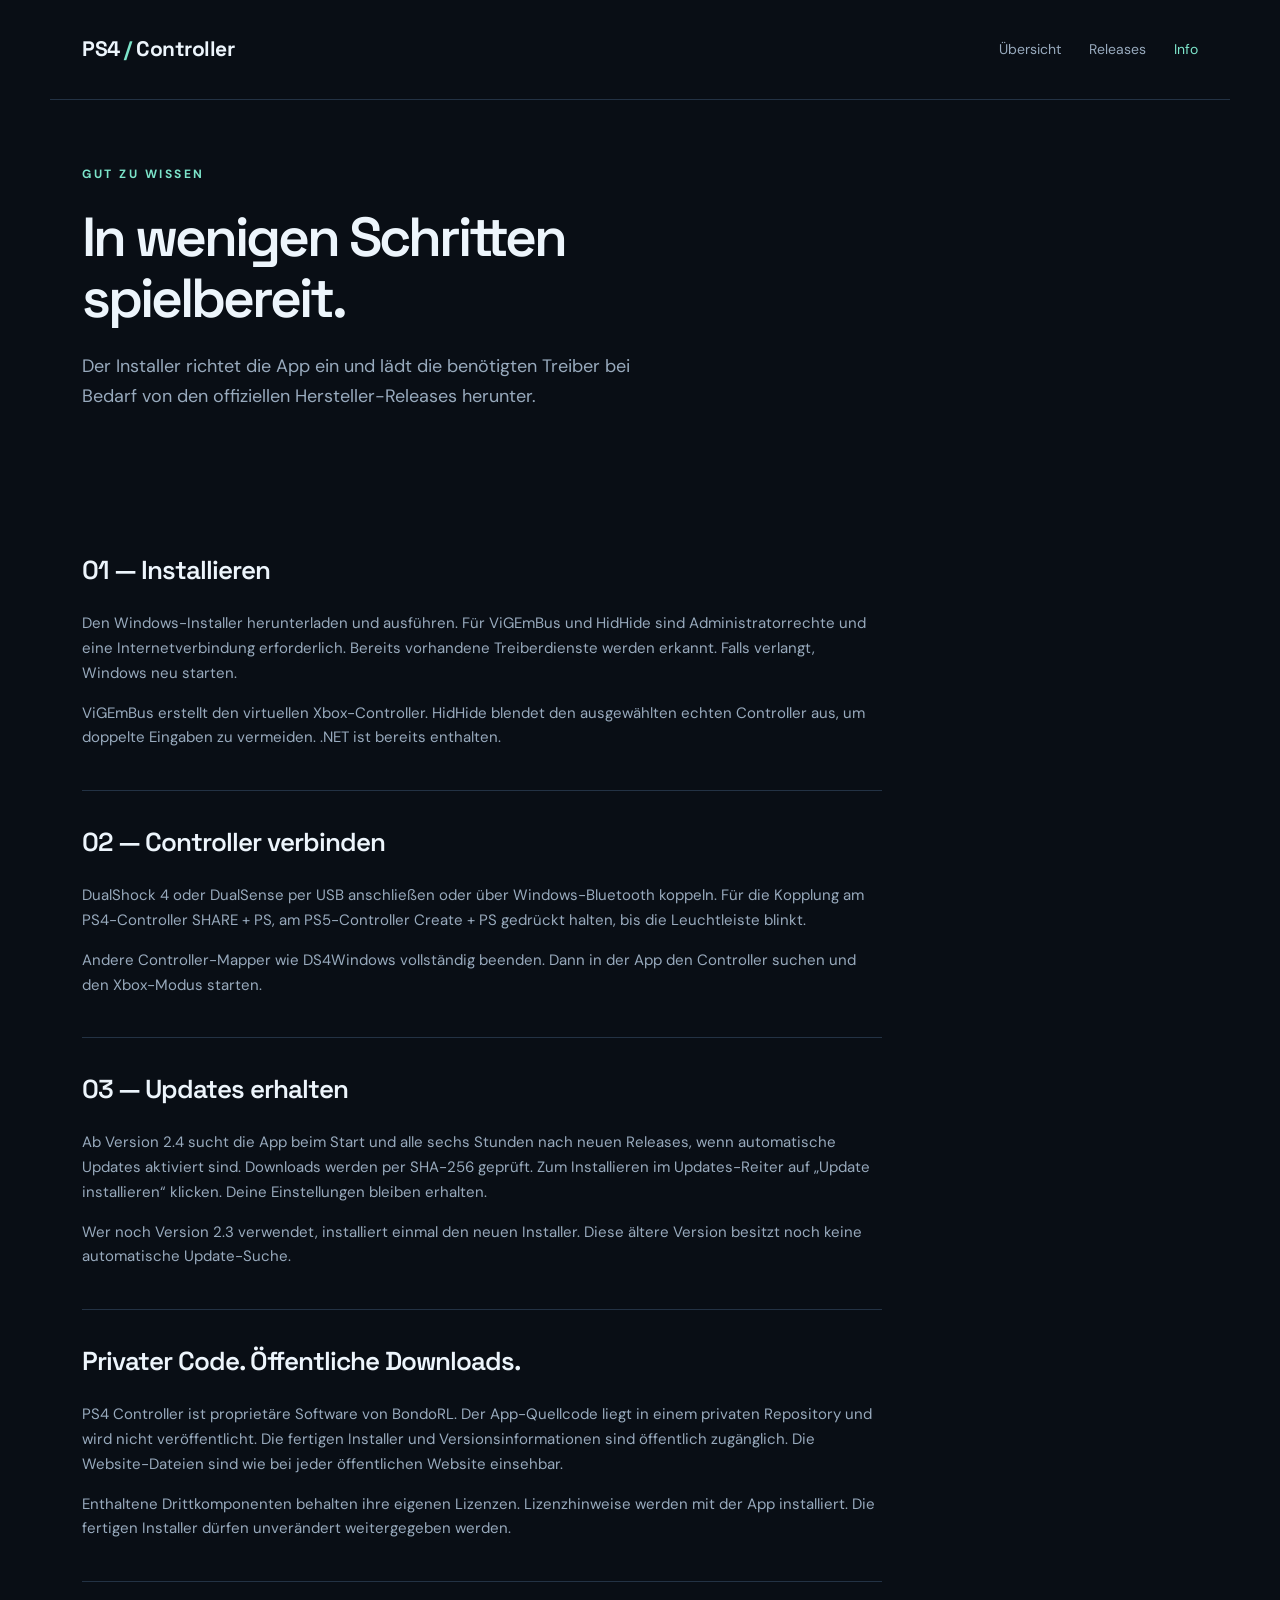
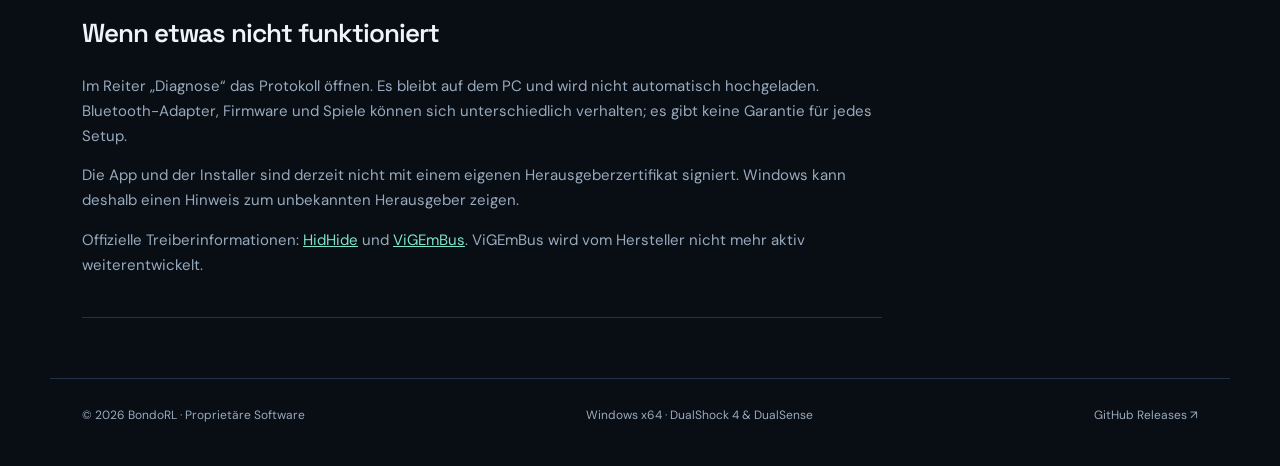
==== info.html @ bfd15e69 "Add product, information and release website" ====
<!doctype html><html lang="de"><head><meta charset="utf-8"><meta name="viewport" content="width=device-width,initial-scale=1"><meta name="description" content="PS4 Controller von BondoRL: DualShock 4 und DualSense als Xbox-Controller unter Windows. Download, automatische Updates und Informationen."><title>Information & Einrichtung · PS4 Controller</title><link rel="stylesheet" href="style.css"></head><body><header><a class="logo" href="index.html">PS4<span> / </span>Controller</a><nav><a href="index.html" >Übersicht</a><a href="releases.html" >Releases</a><a href="info.html" aria-current="page">Info</a></nav></header><main><div class="page-head"><div class="eyebrow">Gut zu wissen</div><h1>In wenigen Schritten<br>spielbereit.</h1><p class="lead">Der Installer richtet die App ein und lädt die benötigten Treiber bei Bedarf von den offiziellen Hersteller-Releases herunter.</p></div><section class="info"><article><h2>01 — Installieren</h2><p>Den Windows-Installer herunterladen und ausführen. Für ViGEmBus und HidHide sind Administratorrechte und eine Internetverbindung erforderlich. Bereits vorhandene Treiberdienste werden erkannt. Falls verlangt, Windows neu starten.</p><p>ViGEmBus erstellt den virtuellen Xbox-Controller. HidHide blendet den ausgewählten echten Controller aus, um doppelte Eingaben zu vermeiden. .NET ist bereits enthalten.</p></article><article><h2>02 — Controller verbinden</h2><p>DualShock 4 oder DualSense per USB anschließen oder über Windows-Bluetooth koppeln. Für die Kopplung am PS4-Controller SHARE + PS, am PS5-Controller Create + PS gedrückt halten, bis die Leuchtleiste blinkt.</p><p>Andere Controller-Mapper wie DS4Windows vollständig beenden. Dann in der App den Controller suchen und den Xbox-Modus starten.</p></article><article><h2>03 — Updates erhalten</h2><p>Ab Version 2.4 sucht die App beim Start und alle sechs Stunden nach neuen Releases, wenn automatische Updates aktiviert sind. Downloads werden per SHA-256 geprüft. Zum Installieren im Updates-Reiter auf „Update installieren“ klicken. Deine Einstellungen bleiben erhalten.</p><p>Wer noch Version 2.3 verwendet, installiert einmal den neuen Installer. Diese ältere Version besitzt noch keine automatische Update-Suche.</p></article><article><h2>Privater Code. Öffentliche Downloads.</h2><p>PS4 Controller ist proprietäre Software von BondoRL. Der App-Quellcode liegt in einem privaten Repository und wird nicht veröffentlicht. Die fertigen Installer und Versionsinformationen sind öffentlich zugänglich. Die Website-Dateien sind wie bei jeder öffentlichen Website einsehbar.</p><p>Enthaltene Drittkomponenten behalten ihre eigenen Lizenzen. Lizenzhinweise werden mit der App installiert. Die fertigen Installer dürfen unverändert weitergegeben werden.</p></article><article><h2>Wenn etwas nicht funktioniert</h2><p>Im Reiter „Diagnose“ das Protokoll öffnen. Es bleibt auf dem PC und wird nicht automatisch hochgeladen. Bluetooth-Adapter, Firmware und Spiele können sich unterschiedlich verhalten; es gibt keine Garantie für jedes Setup.</p><p>Die App und der Installer sind derzeit nicht mit einem eigenen Herausgeberzertifikat signiert. Windows kann deshalb einen Hinweis zum unbekannten Herausgeber zeigen.</p><p>Offizielle Treiberinformationen: <a href="https://docs.nefarius.at/projects/HidHide/">HidHide</a> und <a href="https://docs.nefarius.at/projects/ViGEm/">ViGEmBus</a>. ViGEmBus wird vom Hersteller nicht mehr aktiv weiterentwickelt.</p></article></section></main><footer><span>© 2026 BondoRL · Proprietäre Software</span><span>Windows x64 · DualShock 4 &amp; DualSense</span><a href="https://github.com/BondoRL/PS4Controller/releases">GitHub Releases ↗</a></footer><script src="site.js" defer></script></body></html>
---- style.css ----
@import url('https://fonts.googleapis.com/css2?family=DM+Sans:wght@400;500;600;700&family=Space+Grotesk:wght@400;500;600;700&display=swap');
:root{color-scheme:dark;--bg:#090e15;--card:#111c28;--line:#233244;--muted:#98aabd;--cyan:#7ce4ca}*{box-sizing:border-box}body{margin:0;background:var(--bg);color:#edf5fc;font-family:'DM Sans',system-ui,sans-serif;line-height:1.65}a{color:inherit;text-decoration:none}header,main,footer{max-width:1180px;margin:auto;padding:0 32px}header{height:100px;display:flex;align-items:center;justify-content:space-between;border-bottom:1px solid var(--line)}.logo{font-family:'Space Grotesk',sans-serif;font-size:21px;font-weight:700;letter-spacing:-.5px}.logo span{color:var(--cyan)}nav{display:flex;gap:28px;color:var(--muted);font-size:14px}nav a:hover,nav a[aria-current=page]{color:var(--cyan)}.hero{display:grid;grid-template-columns:1.1fr 1fr;gap:55px;align-items:center;padding:90px 0 65px}.eyebrow{color:var(--cyan);font-size:12px;letter-spacing:2.5px;text-transform:uppercase;font-weight:700}h1,h2,h3{font-family:'Space Grotesk',sans-serif;line-height:1.12;font-weight:600}h1{font-size:clamp(46px,5.6vw,74px);letter-spacing:-3px;margin:22px 0}h1 em{font-style:normal;color:var(--cyan)}.lead{color:var(--muted);font-size:18px;max-width:580px}.actions{display:flex;flex-wrap:wrap;gap:12px;margin:30px 0 14px}.button{display:inline-flex;gap:18px;align-items:center;background:var(--cyan);color:#09251e;padding:14px 22px;border-radius:8px;font-weight:700;font-size:14px}.secondary{background:transparent;color:#edf5fc;border:1px solid var(--line)}.small{color:var(--muted);font-size:12px}.visual{border:1px solid var(--line);border-radius:22px;padding:35px;background:radial-gradient(ellipse at 50% 40%,#244838 0,transparent 66%),#101923;position:relative}.visual svg{width:100%;display:block}.pill{font-size:11px;padding:5px 10px;border:1px solid #36594c;border-radius:30px;color:var(--cyan);display:inline-block}.signal{display:flex;justify-content:space-between;align-items:center;border-top:1px solid var(--line);padding-top:22px;margin-top:20px;font-size:12px}.signal span{color:var(--muted)}.strip{display:flex;justify-content:space-between;gap:20px;border-top:1px solid var(--line);border-bottom:1px solid var(--line);padding:24px 0;font-size:13px;color:var(--muted)}.strip b{color:#edf5fc;margin-right:8px}section{padding:60px 0}h2{font-size:34px;letter-spacing:-1px;margin:12px 0 26px}.grid{display:grid;grid-template-columns:repeat(3,1fr);gap:18px}.card{padding:27px;background:var(--card);border:1px solid var(--line);border-radius:12px}.number{color:var(--cyan);font-family:monospace;font-size:13px}h3{font-size:21px;margin:22px 0 12px}.card p,article p,li{color:var(--muted);font-size:15px}.section-head{display:flex;justify-content:space-between;align-items:center;gap:20px}.section-head a{color:var(--cyan);font-size:14px}.shot{width:100%;border:1px solid var(--line);border-radius:12px;margin:20px 0}.page-head{padding:65px 0 30px}.page-head h1{font-size:55px}.release{margin:0 0 20px;padding:28px;border:1px solid var(--line);border-radius:12px;background:var(--card)}.release-head{display:flex;gap:18px;align-items:center;flex-wrap:wrap}.release h2{margin:0;font-size:27px}.release p{white-space:pre-line;color:var(--muted)}.release a{color:var(--cyan)}.info{max-width:800px}.info article{border-bottom:1px solid var(--line);padding:25px 0}article h2{font-size:26px}article a{color:var(--cyan);text-decoration:underline}footer{border-top:1px solid var(--line);padding-top:27px;padding-bottom:40px;display:flex;justify-content:space-between;gap:20px;color:var(--muted);font-size:12px}.empty{color:var(--muted)}@media(max-width:760px){header,main,footer{padding-left:22px;padding-right:22px}header{height:85px}.hero{grid-template-columns:1fr;padding-top:50px;gap:32px}nav{gap:15px;font-size:12px}.logo{font-size:17px}.grid{grid-template-columns:1fr}.strip{flex-direction:column;gap:8px}footer{flex-direction:column}.page-head h1{font-size:42px}.visual{padding:24px}h1{letter-spacing:-2px}.section-head{align-items:start;flex-direction:column}}
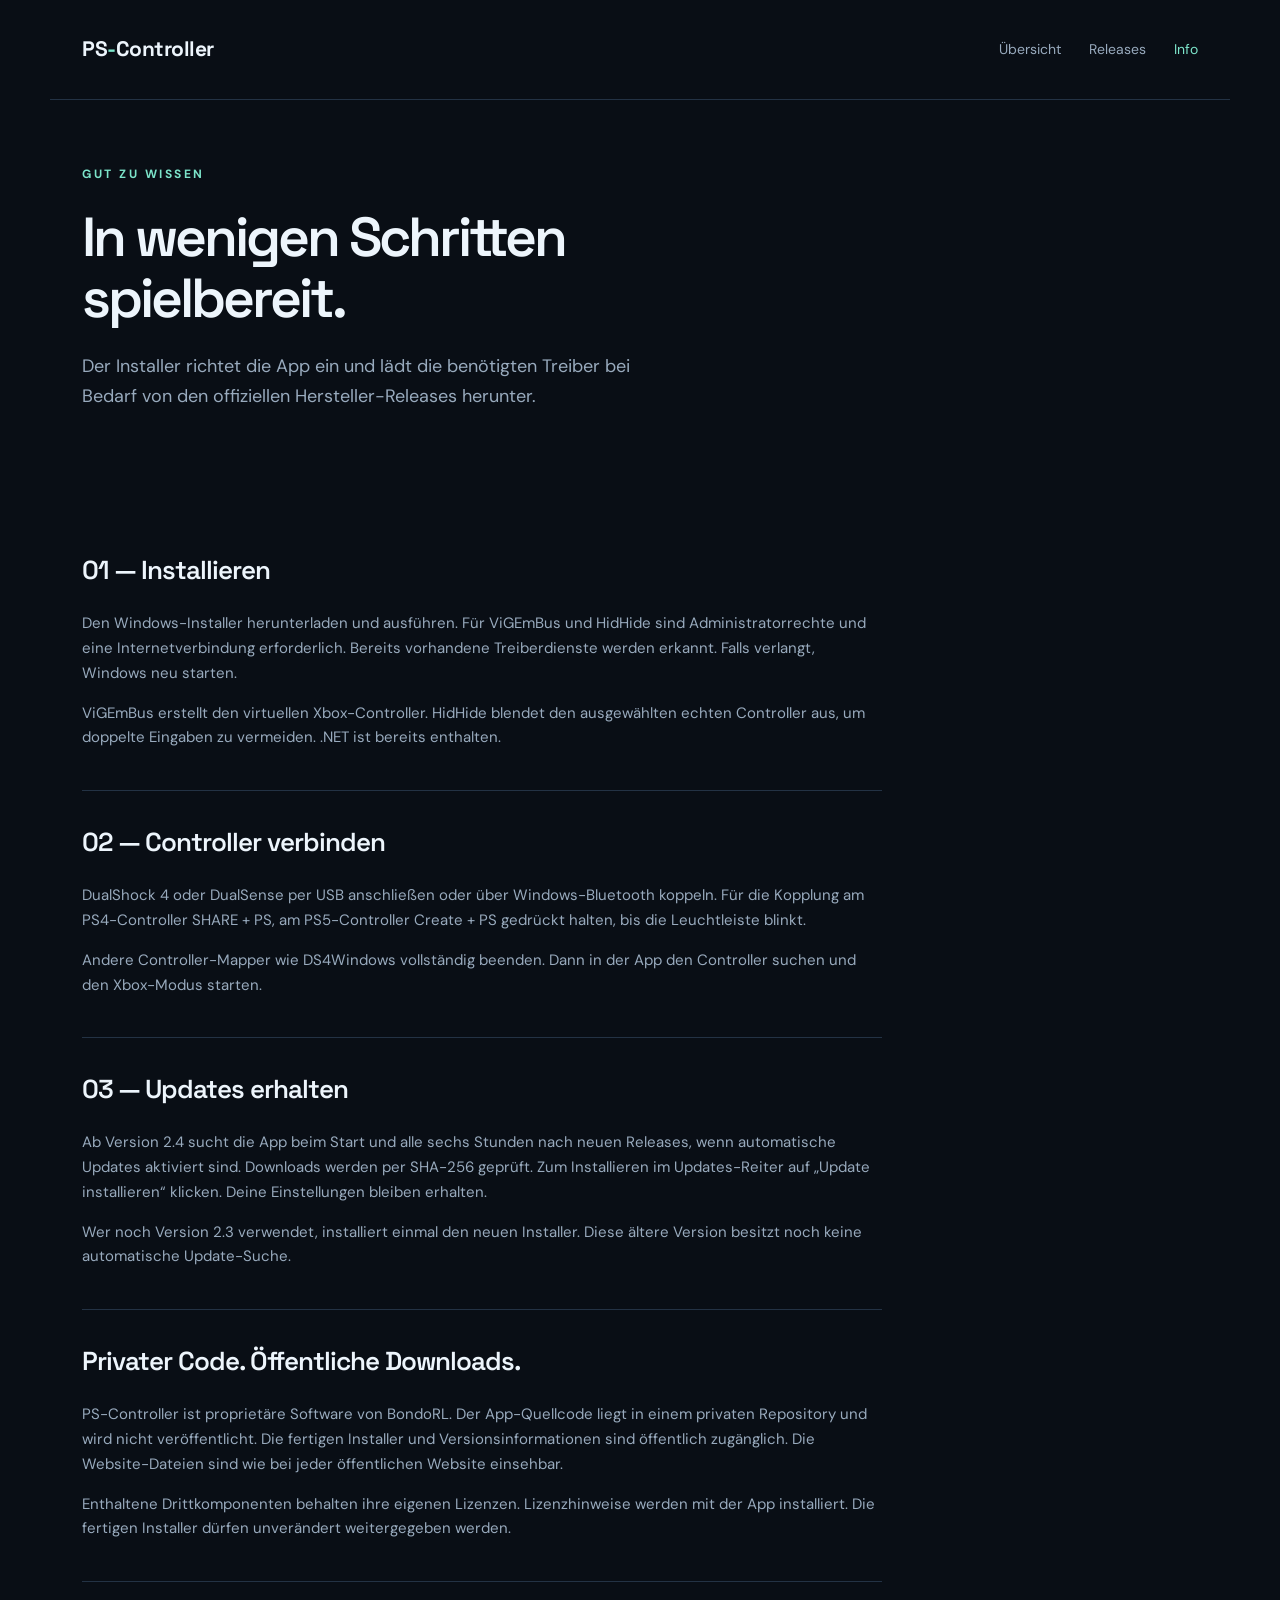
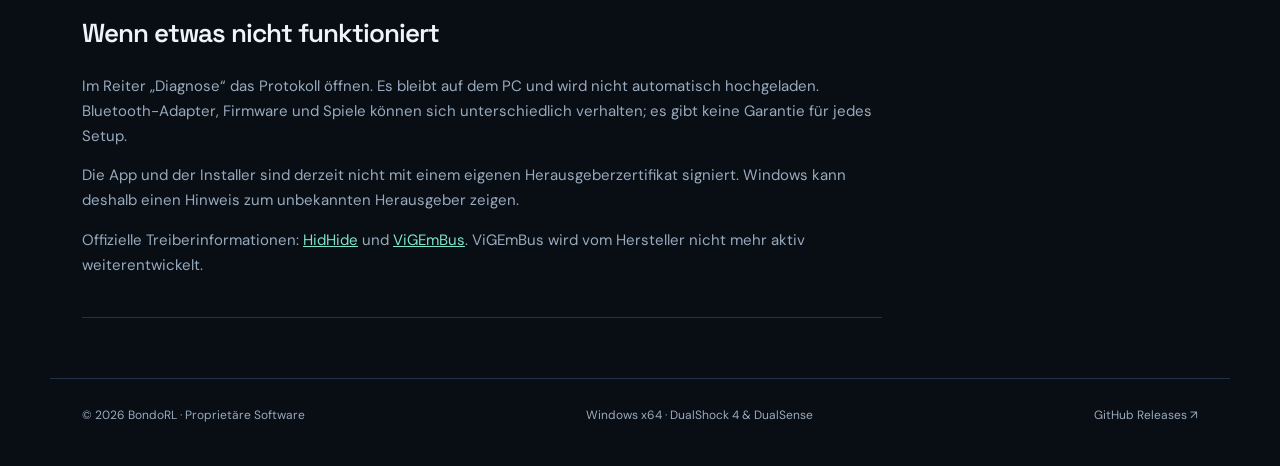
==== commit 0aaceac4: "Brand website as PS-Controller" ====
--- a/info.html
+++ b/info.html
@@ -1 +1 @@
-<!doctype html><html lang="de"><head><meta charset="utf-8"><meta name="viewport" content="width=device-width,initial-scale=1"><meta name="description" content="PS4 Controller von BondoRL: DualShock 4 und DualSense als Xbox-Controller unter Windows. Download, automatische Updates und Informationen."><title>Information & Einrichtung · PS4 Controller</title><link rel="stylesheet" href="style.css"></head><body><header><a class="logo" href="index.html">PS4<span> / </span>Controller</a><nav><a href="index.html" >Übersicht</a><a href="releases.html" >Releases</a><a href="info.html" aria-current="page">Info</a></nav></header><main><div class="page-head"><div class="eyebrow">Gut zu wissen</div><h1>In wenigen Schritten<br>spielbereit.</h1><p class="lead">Der Installer richtet die App ein und lädt die benötigten Treiber bei Bedarf von den offiziellen Hersteller-Releases herunter.</p></div><section class="info"><article><h2>01 — Installieren</h2><p>Den Windows-Installer herunterladen und ausführen. Für ViGEmBus und HidHide sind Administratorrechte und eine Internetverbindung erforderlich. Bereits vorhandene Treiberdienste werden erkannt. Falls verlangt, Windows neu starten.</p><p>ViGEmBus erstellt den virtuellen Xbox-Controller. HidHide blendet den ausgewählten echten Controller aus, um doppelte Eingaben zu vermeiden. .NET ist bereits enthalten.</p></article><article><h2>02 — Controller verbinden</h2><p>DualShock 4 oder DualSense per USB anschließen oder über Windows-Bluetooth koppeln. Für die Kopplung am PS4-Controller SHARE + PS, am PS5-Controller Create + PS gedrückt halten, bis die Leuchtleiste blinkt.</p><p>Andere Controller-Mapper wie DS4Windows vollständig beenden. Dann in der App den Controller suchen und den Xbox-Modus starten.</p></article><article><h2>03 — Updates erhalten</h2><p>Ab Version 2.4 sucht die App beim Start und alle sechs Stunden nach neuen Releases, wenn automatische Updates aktiviert sind. Downloads werden per SHA-256 geprüft. Zum Installieren im Updates-Reiter auf „Update installieren“ klicken. Deine Einstellungen bleiben erhalten.</p><p>Wer noch Version 2.3 verwendet, installiert einmal den neuen Installer. Diese ältere Version besitzt noch keine automatische Update-Suche.</p></article><article><h2>Privater Code. Öffentliche Downloads.</h2><p>PS4 Controller ist proprietäre Software von BondoRL. Der App-Quellcode liegt in einem privaten Repository und wird nicht veröffentlicht. Die fertigen Installer und Versionsinformationen sind öffentlich zugänglich. Die Website-Dateien sind wie bei jeder öffentlichen Website einsehbar.</p><p>Enthaltene Drittkomponenten behalten ihre eigenen Lizenzen. Lizenzhinweise werden mit der App installiert. Die fertigen Installer dürfen unverändert weitergegeben werden.</p></article><article><h2>Wenn etwas nicht funktioniert</h2><p>Im Reiter „Diagnose“ das Protokoll öffnen. Es bleibt auf dem PC und wird nicht automatisch hochgeladen. Bluetooth-Adapter, Firmware und Spiele können sich unterschiedlich verhalten; es gibt keine Garantie für jedes Setup.</p><p>Die App und der Installer sind derzeit nicht mit einem eigenen Herausgeberzertifikat signiert. Windows kann deshalb einen Hinweis zum unbekannten Herausgeber zeigen.</p><p>Offizielle Treiberinformationen: <a href="https://docs.nefarius.at/projects/HidHide/">HidHide</a> und <a href="https://docs.nefarius.at/projects/ViGEm/">ViGEmBus</a>. ViGEmBus wird vom Hersteller nicht mehr aktiv weiterentwickelt.</p></article></section></main><footer><span>© 2026 BondoRL · Proprietäre Software</span><span>Windows x64 · DualShock 4 &amp; DualSense</span><a href="https://github.com/BondoRL/PS4Controller/releases">GitHub Releases ↗</a></footer><script src="site.js" defer></script></body></html>+<!doctype html><html lang="de"><head><meta charset="utf-8"><meta name="viewport" content="width=device-width,initial-scale=1"><meta name="description" content="PS-Controller von BondoRL: DualShock 4 und DualSense als Xbox-Controller unter Windows. Download, automatische Updates und Informationen."><title>Information & Einrichtung · PS-Controller</title><link rel="stylesheet" href="style.css"></head><body><header><a class="logo" href="index.html">PS<span>-</span>Controller</a><nav><a href="index.html" >Übersicht</a><a href="releases.html" >Releases</a><a href="info.html" aria-current="page">Info</a></nav></header><main><div class="page-head"><div class="eyebrow">Gut zu wissen</div><h1>In wenigen Schritten<br>spielbereit.</h1><p class="lead">Der Installer richtet die App ein und lädt die benötigten Treiber bei Bedarf von den offiziellen Hersteller-Releases herunter.</p></div><section class="info"><article><h2>01 — Installieren</h2><p>Den Windows-Installer herunterladen und ausführen. Für ViGEmBus und HidHide sind Administratorrechte und eine Internetverbindung erforderlich. Bereits vorhandene Treiberdienste werden erkannt. Falls verlangt, Windows neu starten.</p><p>ViGEmBus erstellt den virtuellen Xbox-Controller. HidHide blendet den ausgewählten echten Controller aus, um doppelte Eingaben zu vermeiden. .NET ist bereits enthalten.</p></article><article><h2>02 — Controller verbinden</h2><p>DualShock 4 oder DualSense per USB anschließen oder über Windows-Bluetooth koppeln. Für die Kopplung am PS4-Controller SHARE + PS, am PS5-Controller Create + PS gedrückt halten, bis die Leuchtleiste blinkt.</p><p>Andere Controller-Mapper wie DS4Windows vollständig beenden. Dann in der App den Controller suchen und den Xbox-Modus starten.</p></article><article><h2>03 — Updates erhalten</h2><p>Ab Version 2.4 sucht die App beim Start und alle sechs Stunden nach neuen Releases, wenn automatische Updates aktiviert sind. Downloads werden per SHA-256 geprüft. Zum Installieren im Updates-Reiter auf „Update installieren“ klicken. Deine Einstellungen bleiben erhalten.</p><p>Wer noch Version 2.3 verwendet, installiert einmal den neuen Installer. Diese ältere Version besitzt noch keine automatische Update-Suche.</p></article><article><h2>Privater Code. Öffentliche Downloads.</h2><p>PS-Controller ist proprietäre Software von BondoRL. Der App-Quellcode liegt in einem privaten Repository und wird nicht veröffentlicht. Die fertigen Installer und Versionsinformationen sind öffentlich zugänglich. Die Website-Dateien sind wie bei jeder öffentlichen Website einsehbar.</p><p>Enthaltene Drittkomponenten behalten ihre eigenen Lizenzen. Lizenzhinweise werden mit der App installiert. Die fertigen Installer dürfen unverändert weitergegeben werden.</p></article><article><h2>Wenn etwas nicht funktioniert</h2><p>Im Reiter „Diagnose“ das Protokoll öffnen. Es bleibt auf dem PC und wird nicht automatisch hochgeladen. Bluetooth-Adapter, Firmware und Spiele können sich unterschiedlich verhalten; es gibt keine Garantie für jedes Setup.</p><p>Die App und der Installer sind derzeit nicht mit einem eigenen Herausgeberzertifikat signiert. Windows kann deshalb einen Hinweis zum unbekannten Herausgeber zeigen.</p><p>Offizielle Treiberinformationen: <a href="https://docs.nefarius.at/projects/HidHide/">HidHide</a> und <a href="https://docs.nefarius.at/projects/ViGEm/">ViGEmBus</a>. ViGEmBus wird vom Hersteller nicht mehr aktiv weiterentwickelt.</p></article></section></main><footer><span>© 2026 BondoRL · Proprietäre Software</span><span>Windows x64 · DualShock 4 &amp; DualSense</span><a href="https://github.com/BondoRL/PS4Controller/releases">GitHub Releases ↗</a></footer><script src="site.js" defer></script></body></html>
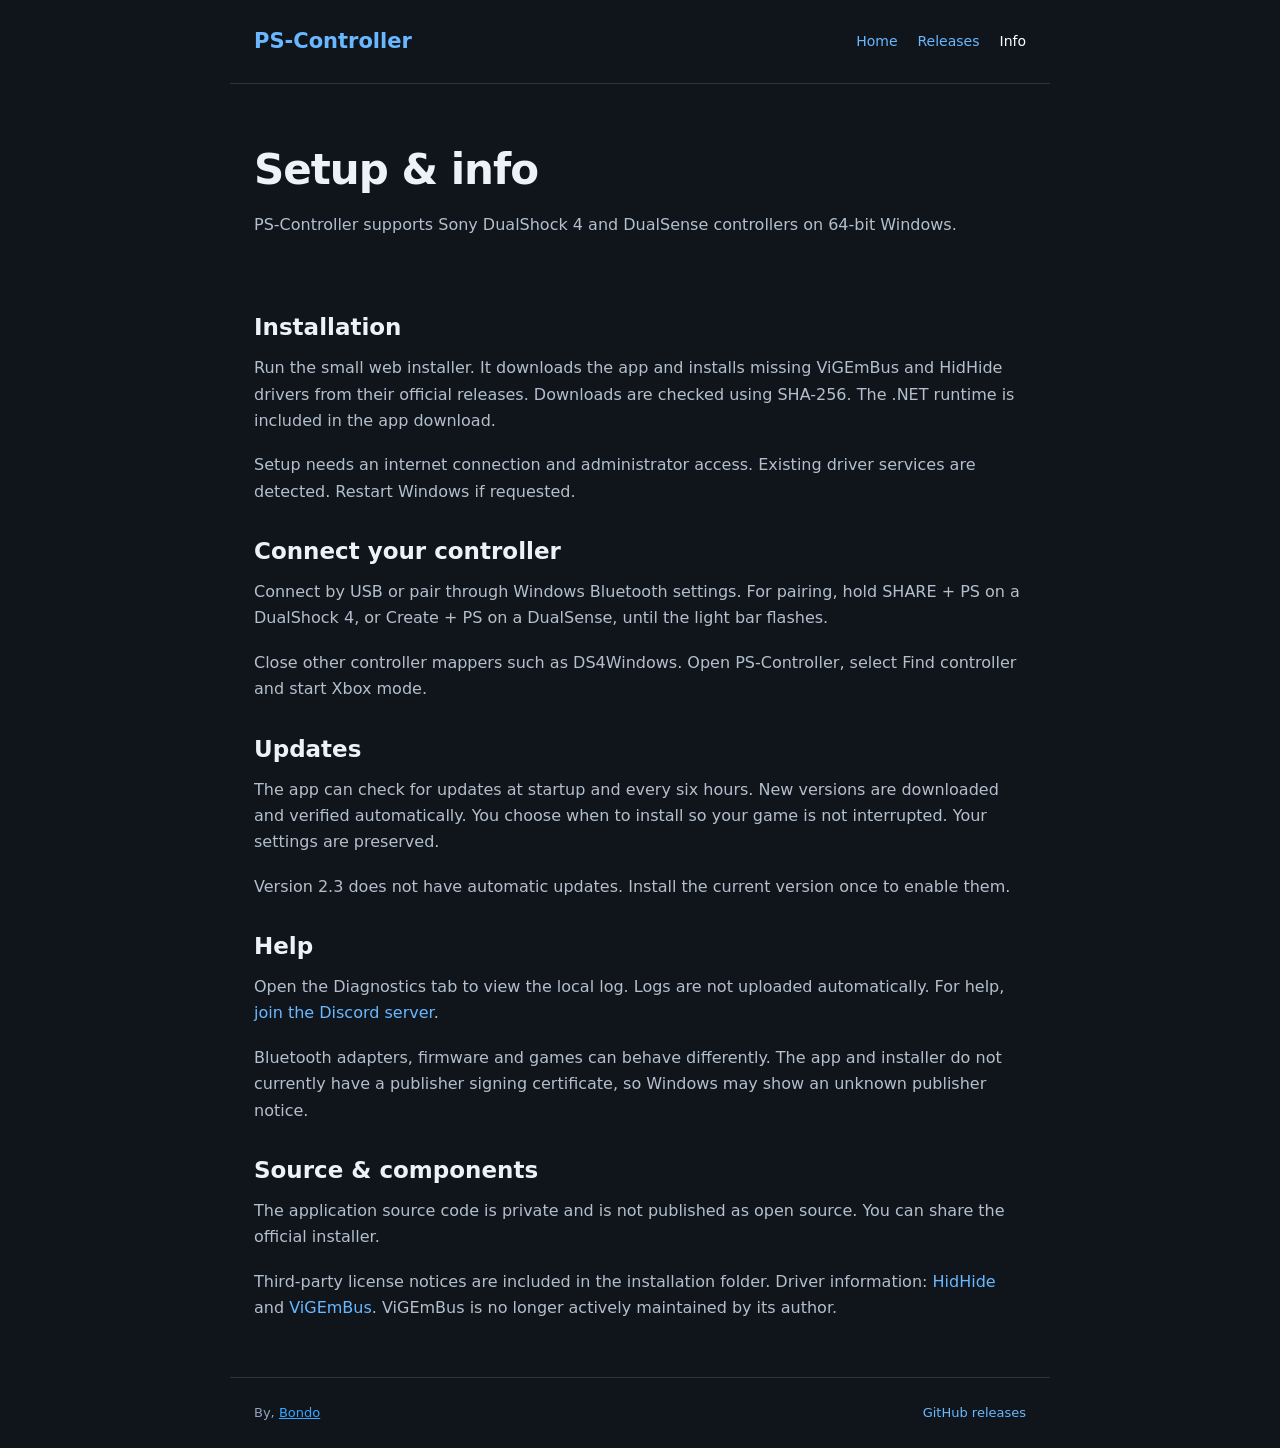
==== commit 06e5471d: "Simplify website and make all public content English" ====
--- a/info.html
+++ b/info.html
@@ -1 +1,3 @@
-<!doctype html><html lang="de"><head><meta charset="utf-8"><meta name="viewport" content="width=device-width,initial-scale=1"><meta name="description" content="PS-Controller von BondoRL: DualShock 4 und DualSense als Xbox-Controller unter Windows. Download, automatische Updates und Informationen."><title>Information & Einrichtung · PS-Controller</title><link rel="stylesheet" href="style.css"></head><body><header><a class="logo" href="index.html">PS<span>-</span>Controller</a><nav><a href="index.html" >Übersicht</a><a href="releases.html" >Releases</a><a href="info.html" aria-current="page">Info</a></nav></header><main><div class="page-head"><div class="eyebrow">Gut zu wissen</div><h1>In wenigen Schritten<br>spielbereit.</h1><p class="lead">Der Installer richtet die App ein und lädt die benötigten Treiber bei Bedarf von den offiziellen Hersteller-Releases herunter.</p></div><section class="info"><article><h2>01 — Installieren</h2><p>Den Windows-Installer herunterladen und ausführen. Für ViGEmBus und HidHide sind Administratorrechte und eine Internetverbindung erforderlich. Bereits vorhandene Treiberdienste werden erkannt. Falls verlangt, Windows neu starten.</p><p>ViGEmBus erstellt den virtuellen Xbox-Controller. HidHide blendet den ausgewählten echten Controller aus, um doppelte Eingaben zu vermeiden. .NET ist bereits enthalten.</p></article><article><h2>02 — Controller verbinden</h2><p>DualShock 4 oder DualSense per USB anschließen oder über Windows-Bluetooth koppeln. Für die Kopplung am PS4-Controller SHARE + PS, am PS5-Controller Create + PS gedrückt halten, bis die Leuchtleiste blinkt.</p><p>Andere Controller-Mapper wie DS4Windows vollständig beenden. Dann in der App den Controller suchen und den Xbox-Modus starten.</p></article><article><h2>03 — Updates erhalten</h2><p>Ab Version 2.4 sucht die App beim Start und alle sechs Stunden nach neuen Releases, wenn automatische Updates aktiviert sind. Downloads werden per SHA-256 geprüft. Zum Installieren im Updates-Reiter auf „Update installieren“ klicken. Deine Einstellungen bleiben erhalten.</p><p>Wer noch Version 2.3 verwendet, installiert einmal den neuen Installer. Diese ältere Version besitzt noch keine automatische Update-Suche.</p></article><article><h2>Privater Code. Öffentliche Downloads.</h2><p>PS-Controller ist proprietäre Software von BondoRL. Der App-Quellcode liegt in einem privaten Repository und wird nicht veröffentlicht. Die fertigen Installer und Versionsinformationen sind öffentlich zugänglich. Die Website-Dateien sind wie bei jeder öffentlichen Website einsehbar.</p><p>Enthaltene Drittkomponenten behalten ihre eigenen Lizenzen. Lizenzhinweise werden mit der App installiert. Die fertigen Installer dürfen unverändert weitergegeben werden.</p></article><article><h2>Wenn etwas nicht funktioniert</h2><p>Im Reiter „Diagnose“ das Protokoll öffnen. Es bleibt auf dem PC und wird nicht automatisch hochgeladen. Bluetooth-Adapter, Firmware und Spiele können sich unterschiedlich verhalten; es gibt keine Garantie für jedes Setup.</p><p>Die App und der Installer sind derzeit nicht mit einem eigenen Herausgeberzertifikat signiert. Windows kann deshalb einen Hinweis zum unbekannten Herausgeber zeigen.</p><p>Offizielle Treiberinformationen: <a href="https://docs.nefarius.at/projects/HidHide/">HidHide</a> und <a href="https://docs.nefarius.at/projects/ViGEm/">ViGEmBus</a>. ViGEmBus wird vom Hersteller nicht mehr aktiv weiterentwickelt.</p></article></section></main><footer><span>© 2026 BondoRL · Proprietäre Software</span><span>Windows x64 · DualShock 4 &amp; DualSense</span><a href="https://github.com/BondoRL/PS4Controller/releases">GitHub Releases ↗</a></footer><script src="site.js" defer></script></body></html>+<!doctype html>
+<html lang="en"><head><meta charset="utf-8"><meta name="viewport" content="width=device-width,initial-scale=1"><title>Info · PS-Controller</title><meta name="description" content="Use your DualShock 4 or DualSense as an Xbox controller on Windows. Download PS-Controller and get automatic updates."><link rel="stylesheet" href="style.css"></head>
+<body><header><a class="brand" href="index.html">PS-Controller</a><nav><a href="index.html">Home</a><a href="releases.html">Releases</a><a href="info.html" aria-current="page">Info</a></nav></header><main><section class="intro"><h1>Setup &amp; info</h1><p>PS-Controller supports Sony DualShock 4 and DualSense controllers on 64-bit Windows.</p></section><section><h2>Installation</h2><p>Run the small web installer. It downloads the app and installs missing ViGEmBus and HidHide drivers from their official releases. Downloads are checked using SHA-256. The .NET runtime is included in the app download.</p><p>Setup needs an internet connection and administrator access. Existing driver services are detected. Restart Windows if requested.</p></section><section><h2>Connect your controller</h2><p>Connect by USB or pair through Windows Bluetooth settings. For pairing, hold SHARE + PS on a DualShock 4, or Create + PS on a DualSense, until the light bar flashes.</p><p>Close other controller mappers such as DS4Windows. Open PS-Controller, select Find controller and start Xbox mode.</p></section><section><h2>Updates</h2><p>The app can check for updates at startup and every six hours. New versions are downloaded and verified automatically. You choose when to install so your game is not interrupted. Your settings are preserved.</p><p>Version 2.3 does not have automatic updates. Install the current version once to enable them.</p></section><section><h2>Help</h2><p>Open the Diagnostics tab to view the local log. Logs are not uploaded automatically. For help, <a href="https://discord.com/invite/jfCxkr9FtF">join the Discord server</a>.</p><p>Bluetooth adapters, firmware and games can behave differently. The app and installer do not currently have a publisher signing certificate, so Windows may show an unknown publisher notice.</p></section><section><h2>Source &amp; components</h2><p>The application source code is private and is not published as open source. You can share the official installer.</p><p>Third-party license notices are included in the installation folder. Driver information: <a href="https://docs.nefarius.at/projects/HidHide/">HidHide</a> and <a href="https://docs.nefarius.at/projects/ViGEm/">ViGEmBus</a>. ViGEmBus is no longer actively maintained by its author.</p></section></main><footer><span>By, <a class="credit" href="https://discord.com/invite/jfCxkr9FtF">Bondo</a></span><a href="https://github.com/BondoRL/PS4Controller/releases">GitHub releases</a></footer><script src="site.js" defer></script></body></html>
--- a/style.css
+++ b/style.css
@@ -1,2 +1 @@
-@import url('https://fonts.googleapis.com/css2?family=DM+Sans:wght@400;500;600;700&family=Space+Grotesk:wght@400;500;600;700&display=swap');
-:root{color-scheme:dark;--bg:#090e15;--card:#111c28;--line:#233244;--muted:#98aabd;--cyan:#7ce4ca}*{box-sizing:border-box}body{margin:0;background:var(--bg);color:#edf5fc;font-family:'DM Sans',system-ui,sans-serif;line-height:1.65}a{color:inherit;text-decoration:none}header,main,footer{max-width:1180px;margin:auto;padding:0 32px}header{height:100px;display:flex;align-items:center;justify-content:space-between;border-bottom:1px solid var(--line)}.logo{font-family:'Space Grotesk',sans-serif;font-size:21px;font-weight:700;letter-spacing:-.5px}.logo span{color:var(--cyan)}nav{display:flex;gap:28px;color:var(--muted);font-size:14px}nav a:hover,nav a[aria-current=page]{color:var(--cyan)}.hero{display:grid;grid-template-columns:1.1fr 1fr;gap:55px;align-items:center;padding:90px 0 65px}.eyebrow{color:var(--cyan);font-size:12px;letter-spacing:2.5px;text-transform:uppercase;font-weight:700}h1,h2,h3{font-family:'Space Grotesk',sans-serif;line-height:1.12;font-weight:600}h1{font-size:clamp(46px,5.6vw,74px);letter-spacing:-3px;margin:22px 0}h1 em{font-style:normal;color:var(--cyan)}.lead{color:var(--muted);font-size:18px;max-width:580px}.actions{display:flex;flex-wrap:wrap;gap:12px;margin:30px 0 14px}.button{display:inline-flex;gap:18px;align-items:center;background:var(--cyan);color:#09251e;padding:14px 22px;border-radius:8px;font-weight:700;font-size:14px}.secondary{background:transparent;color:#edf5fc;border:1px solid var(--line)}.small{color:var(--muted);font-size:12px}.visual{border:1px solid var(--line);border-radius:22px;padding:35px;background:radial-gradient(ellipse at 50% 40%,#244838 0,transparent 66%),#101923;position:relative}.visual svg{width:100%;display:block}.pill{font-size:11px;padding:5px 10px;border:1px solid #36594c;border-radius:30px;color:var(--cyan);display:inline-block}.signal{display:flex;justify-content:space-between;align-items:center;border-top:1px solid var(--line);padding-top:22px;margin-top:20px;font-size:12px}.signal span{color:var(--muted)}.strip{display:flex;justify-content:space-between;gap:20px;border-top:1px solid var(--line);border-bottom:1px solid var(--line);padding:24px 0;font-size:13px;color:var(--muted)}.strip b{color:#edf5fc;margin-right:8px}section{padding:60px 0}h2{font-size:34px;letter-spacing:-1px;margin:12px 0 26px}.grid{display:grid;grid-template-columns:repeat(3,1fr);gap:18px}.card{padding:27px;background:var(--card);border:1px solid var(--line);border-radius:12px}.number{color:var(--cyan);font-family:monospace;font-size:13px}h3{font-size:21px;margin:22px 0 12px}.card p,article p,li{color:var(--muted);font-size:15px}.section-head{display:flex;justify-content:space-between;align-items:center;gap:20px}.section-head a{color:var(--cyan);font-size:14px}.shot{width:100%;border:1px solid var(--line);border-radius:12px;margin:20px 0}.page-head{padding:65px 0 30px}.page-head h1{font-size:55px}.release{margin:0 0 20px;padding:28px;border:1px solid var(--line);border-radius:12px;background:var(--card)}.release-head{display:flex;gap:18px;align-items:center;flex-wrap:wrap}.release h2{margin:0;font-size:27px}.release p{white-space:pre-line;color:var(--muted)}.release a{color:var(--cyan)}.info{max-width:800px}.info article{border-bottom:1px solid var(--line);padding:25px 0}article h2{font-size:26px}article a{color:var(--cyan);text-decoration:underline}footer{border-top:1px solid var(--line);padding-top:27px;padding-bottom:40px;display:flex;justify-content:space-between;gap:20px;color:var(--muted);font-size:12px}.empty{color:var(--muted)}@media(max-width:760px){header,main,footer{padding-left:22px;padding-right:22px}header{height:85px}.hero{grid-template-columns:1fr;padding-top:50px;gap:32px}nav{gap:15px;font-size:12px}.logo{font-size:17px}.grid{grid-template-columns:1fr}.strip{flex-direction:column;gap:8px}footer{flex-direction:column}.page-head h1{font-size:42px}.visual{padding:24px}h1{letter-spacing:-2px}.section-head{align-items:start;flex-direction:column}}+*{box-sizing:border-box}body{margin:0;background:#10151c;color:#edf2f7;font:16px/1.65 system-ui,-apple-system,Segoe UI,sans-serif}header,main,footer{width:min(820px,100%);margin:auto;padding:24px}header{display:flex;justify-content:space-between;align-items:center;border-bottom:1px solid #2b3542}.brand{font-weight:700;font-size:21px}a{color:#69b8ff;text-decoration:none}a:hover{text-decoration:underline}nav{display:flex;gap:20px;font-size:14px}nav a[aria-current=page]{color:white}h1{font-size:42px;line-height:1.15;margin:0 0 18px;letter-spacing:-1px}h2{font-size:23px;line-height:1.3;margin:0 0 12px}p{color:#b3bfcc;margin:10px 0 18px}.intro{padding:38px 0 25px}.button{display:inline-block;background:#2586d2;color:white;border-radius:7px;padding:12px 22px;font-weight:600;text-decoration:none;margin:8px 0}.button:hover{background:#3499e8;text-decoration:none}.meta{font-size:13px;color:#91a3b8}.preview{display:block;width:100%;border:1px solid #2b3542;border-radius:8px;margin:20px 0 36px}section,article{margin:0 0 32px}.steps{padding-left:24px;color:#b3bfcc}.steps li{padding:5px 0}.release{border:1px solid #2b3542;border-radius:8px;padding:22px;margin-bottom:18px}.release p{white-space:pre-line;font-size:15px}.release-head{display:flex;gap:14px;align-items:center;flex-wrap:wrap}.release-head h2{margin:0}.small,.pill{font-size:12px;color:#91a3b8}.pill{color:#8ddbb9}footer{border-top:1px solid #2b3542;display:flex;justify-content:space-between;color:#91a3b8;font-size:13px}.credit{text-decoration:underline;color:#38a5ff}@media(max-width:540px){header{align-items:flex-start;gap:18px;flex-direction:column}h1{font-size:34px}nav{gap:22px}footer{gap:12px;flex-wrap:wrap}}
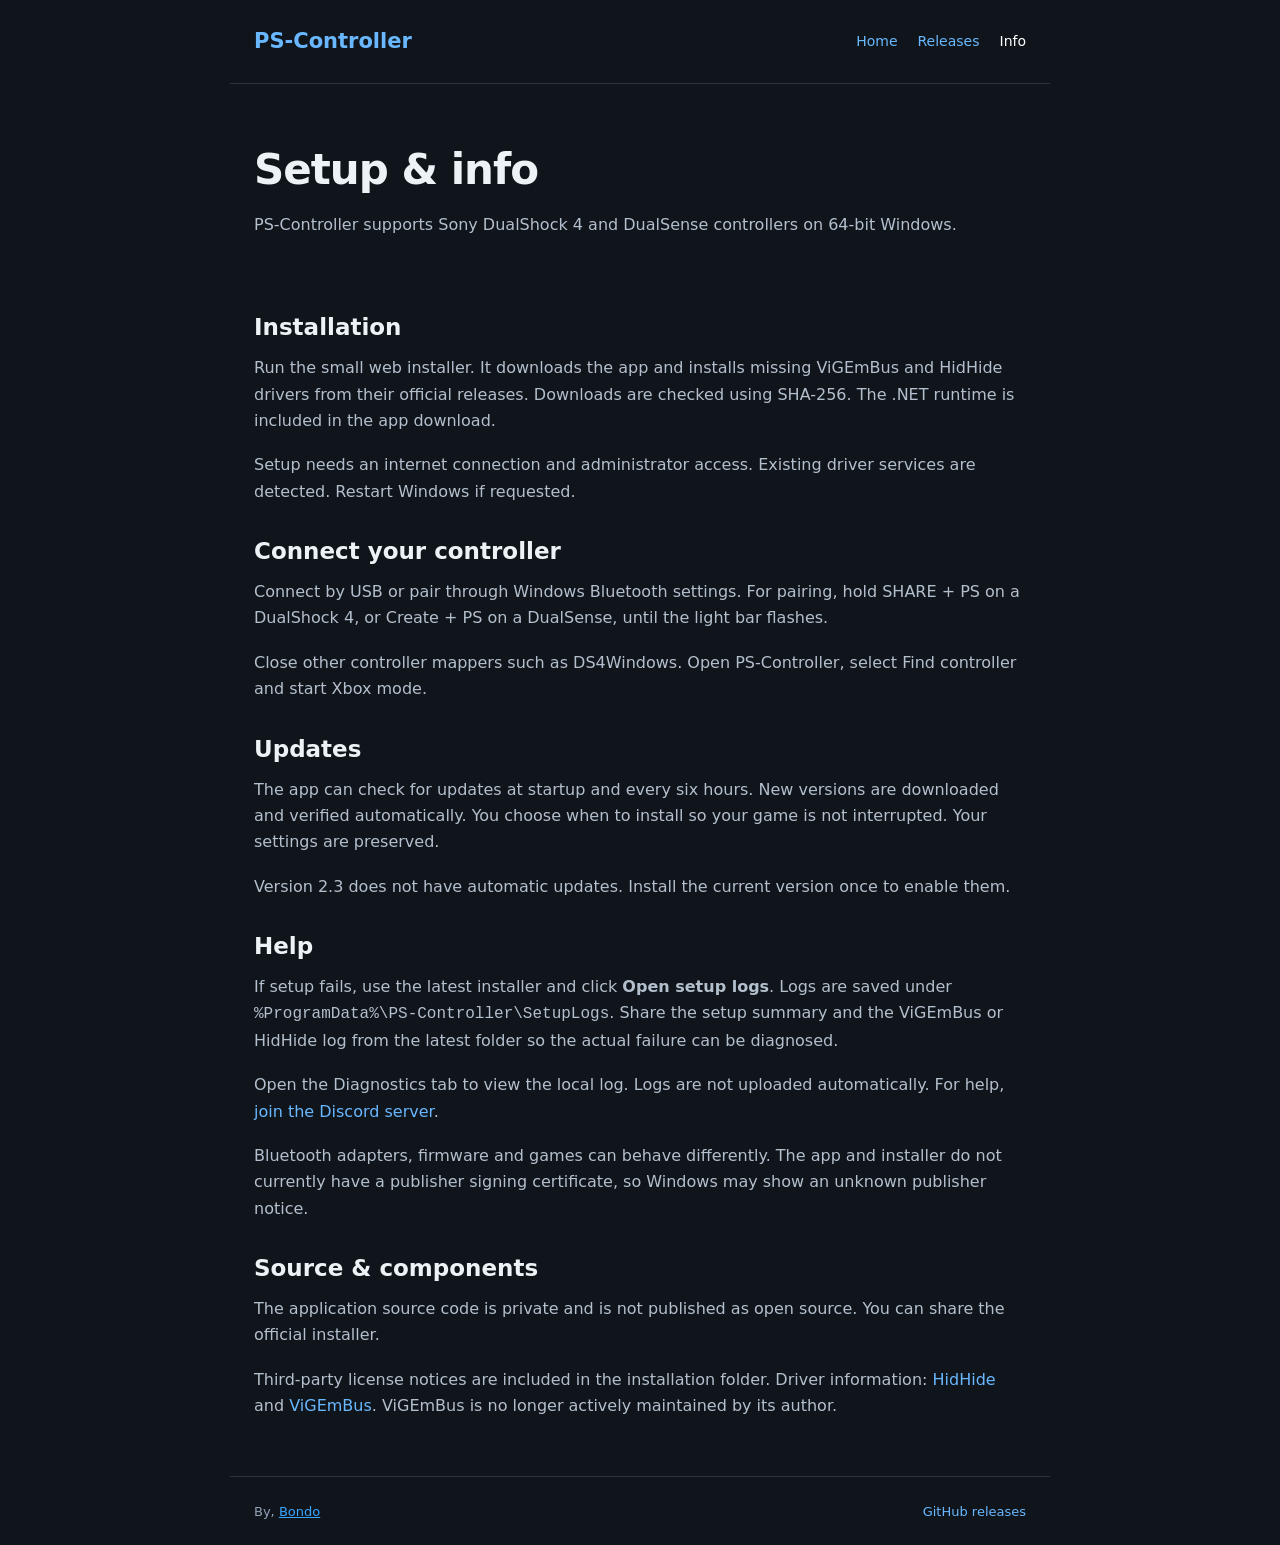
==== commit 5f8b23fa: "Document driver setup logs and latest fixed installer" ====
--- a/info.html
+++ b/info.html
@@ -1,3 +1,3 @@
 <!doctype html>
 <html lang="en"><head><meta charset="utf-8"><meta name="viewport" content="width=device-width,initial-scale=1"><title>Info · PS-Controller</title><meta name="description" content="Use your DualShock 4 or DualSense as an Xbox controller on Windows. Download PS-Controller and get automatic updates."><link rel="stylesheet" href="style.css"></head>
-<body><header><a class="brand" href="index.html">PS-Controller</a><nav><a href="index.html">Home</a><a href="releases.html">Releases</a><a href="info.html" aria-current="page">Info</a></nav></header><main><section class="intro"><h1>Setup &amp; info</h1><p>PS-Controller supports Sony DualShock 4 and DualSense controllers on 64-bit Windows.</p></section><section><h2>Installation</h2><p>Run the small web installer. It downloads the app and installs missing ViGEmBus and HidHide drivers from their official releases. Downloads are checked using SHA-256. The .NET runtime is included in the app download.</p><p>Setup needs an internet connection and administrator access. Existing driver services are detected. Restart Windows if requested.</p></section><section><h2>Connect your controller</h2><p>Connect by USB or pair through Windows Bluetooth settings. For pairing, hold SHARE + PS on a DualShock 4, or Create + PS on a DualSense, until the light bar flashes.</p><p>Close other controller mappers such as DS4Windows. Open PS-Controller, select Find controller and start Xbox mode.</p></section><section><h2>Updates</h2><p>The app can check for updates at startup and every six hours. New versions are downloaded and verified automatically. You choose when to install so your game is not interrupted. Your settings are preserved.</p><p>Version 2.3 does not have automatic updates. Install the current version once to enable them.</p></section><section><h2>Help</h2><p>Open the Diagnostics tab to view the local log. Logs are not uploaded automatically. For help, <a href="https://discord.com/invite/jfCxkr9FtF">join the Discord server</a>.</p><p>Bluetooth adapters, firmware and games can behave differently. The app and installer do not currently have a publisher signing certificate, so Windows may show an unknown publisher notice.</p></section><section><h2>Source &amp; components</h2><p>The application source code is private and is not published as open source. You can share the official installer.</p><p>Third-party license notices are included in the installation folder. Driver information: <a href="https://docs.nefarius.at/projects/HidHide/">HidHide</a> and <a href="https://docs.nefarius.at/projects/ViGEm/">ViGEmBus</a>. ViGEmBus is no longer actively maintained by its author.</p></section></main><footer><span>By, <a class="credit" href="https://discord.com/invite/jfCxkr9FtF">Bondo</a></span><a href="https://github.com/BondoRL/PS4Controller/releases">GitHub releases</a></footer><script src="site.js" defer></script></body></html>+<body><header><a class="brand" href="index.html">PS-Controller</a><nav><a href="index.html">Home</a><a href="releases.html">Releases</a><a href="info.html" aria-current="page">Info</a></nav></header><main><section class="intro"><h1>Setup &amp; info</h1><p>PS-Controller supports Sony DualShock 4 and DualSense controllers on 64-bit Windows.</p></section><section><h2>Installation</h2><p>Run the small web installer. It downloads the app and installs missing ViGEmBus and HidHide drivers from their official releases. Downloads are checked using SHA-256. The .NET runtime is included in the app download.</p><p>Setup needs an internet connection and administrator access. Existing driver services are detected. Restart Windows if requested.</p></section><section><h2>Connect your controller</h2><p>Connect by USB or pair through Windows Bluetooth settings. For pairing, hold SHARE + PS on a DualShock 4, or Create + PS on a DualSense, until the light bar flashes.</p><p>Close other controller mappers such as DS4Windows. Open PS-Controller, select Find controller and start Xbox mode.</p></section><section><h2>Updates</h2><p>The app can check for updates at startup and every six hours. New versions are downloaded and verified automatically. You choose when to install so your game is not interrupted. Your settings are preserved.</p><p>Version 2.3 does not have automatic updates. Install the current version once to enable them.</p></section><section><h2>Help</h2><p>If setup fails, use the latest installer and click <strong>Open setup logs</strong>. Logs are saved under <code>%ProgramData%\PS-Controller\SetupLogs</code>. Share the setup summary and the ViGEmBus or HidHide log from the latest folder so the actual failure can be diagnosed.</p><p>Open the Diagnostics tab to view the local log. Logs are not uploaded automatically. For help, <a href="https://discord.com/invite/jfCxkr9FtF">join the Discord server</a>.</p><p>Bluetooth adapters, firmware and games can behave differently. The app and installer do not currently have a publisher signing certificate, so Windows may show an unknown publisher notice.</p></section><section><h2>Source &amp; components</h2><p>The application source code is private and is not published as open source. You can share the official installer.</p><p>Third-party license notices are included in the installation folder. Driver information: <a href="https://docs.nefarius.at/projects/HidHide/">HidHide</a> and <a href="https://docs.nefarius.at/projects/ViGEm/">ViGEmBus</a>. ViGEmBus is no longer actively maintained by its author.</p></section></main><footer><span>By, <a class="credit" href="https://discord.com/invite/jfCxkr9FtF">Bondo</a></span><a href="https://github.com/BondoRL/PS4Controller/releases">GitHub releases</a></footer><script src="site.js" defer></script></body></html>
